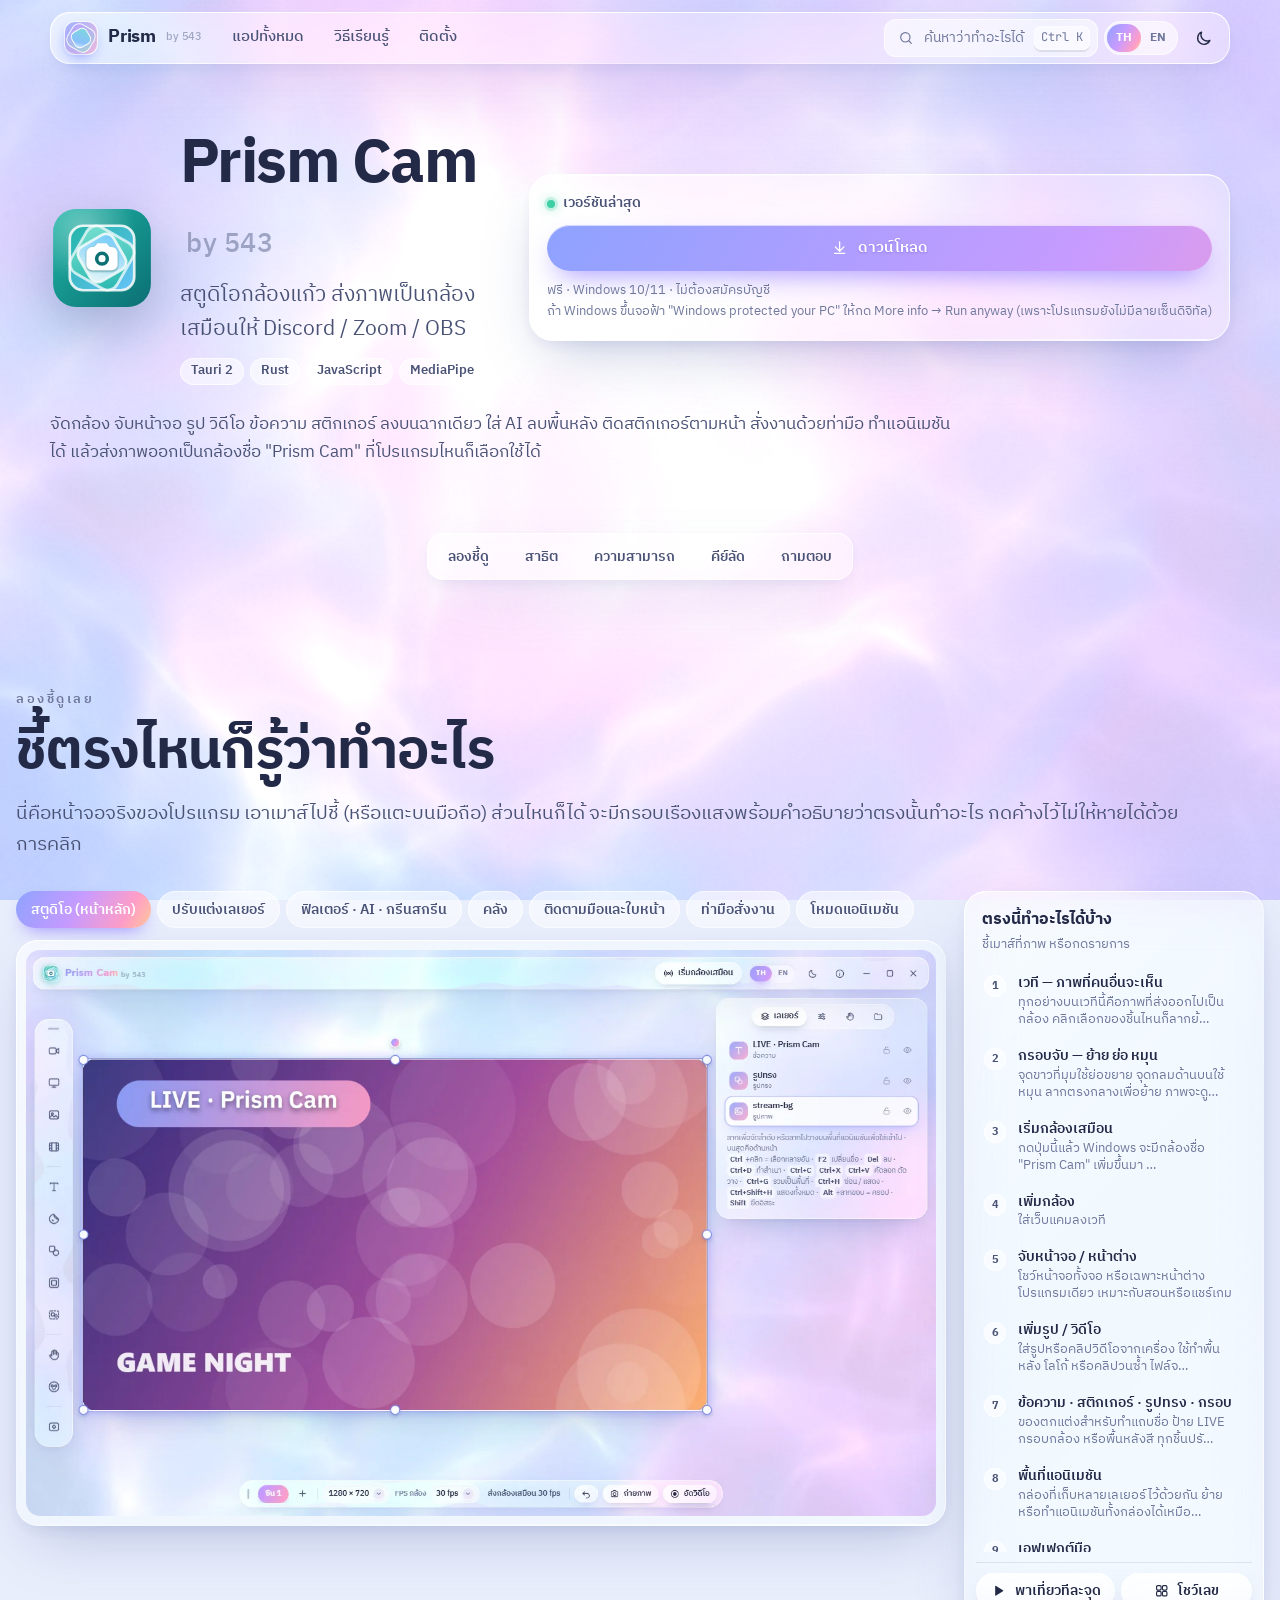
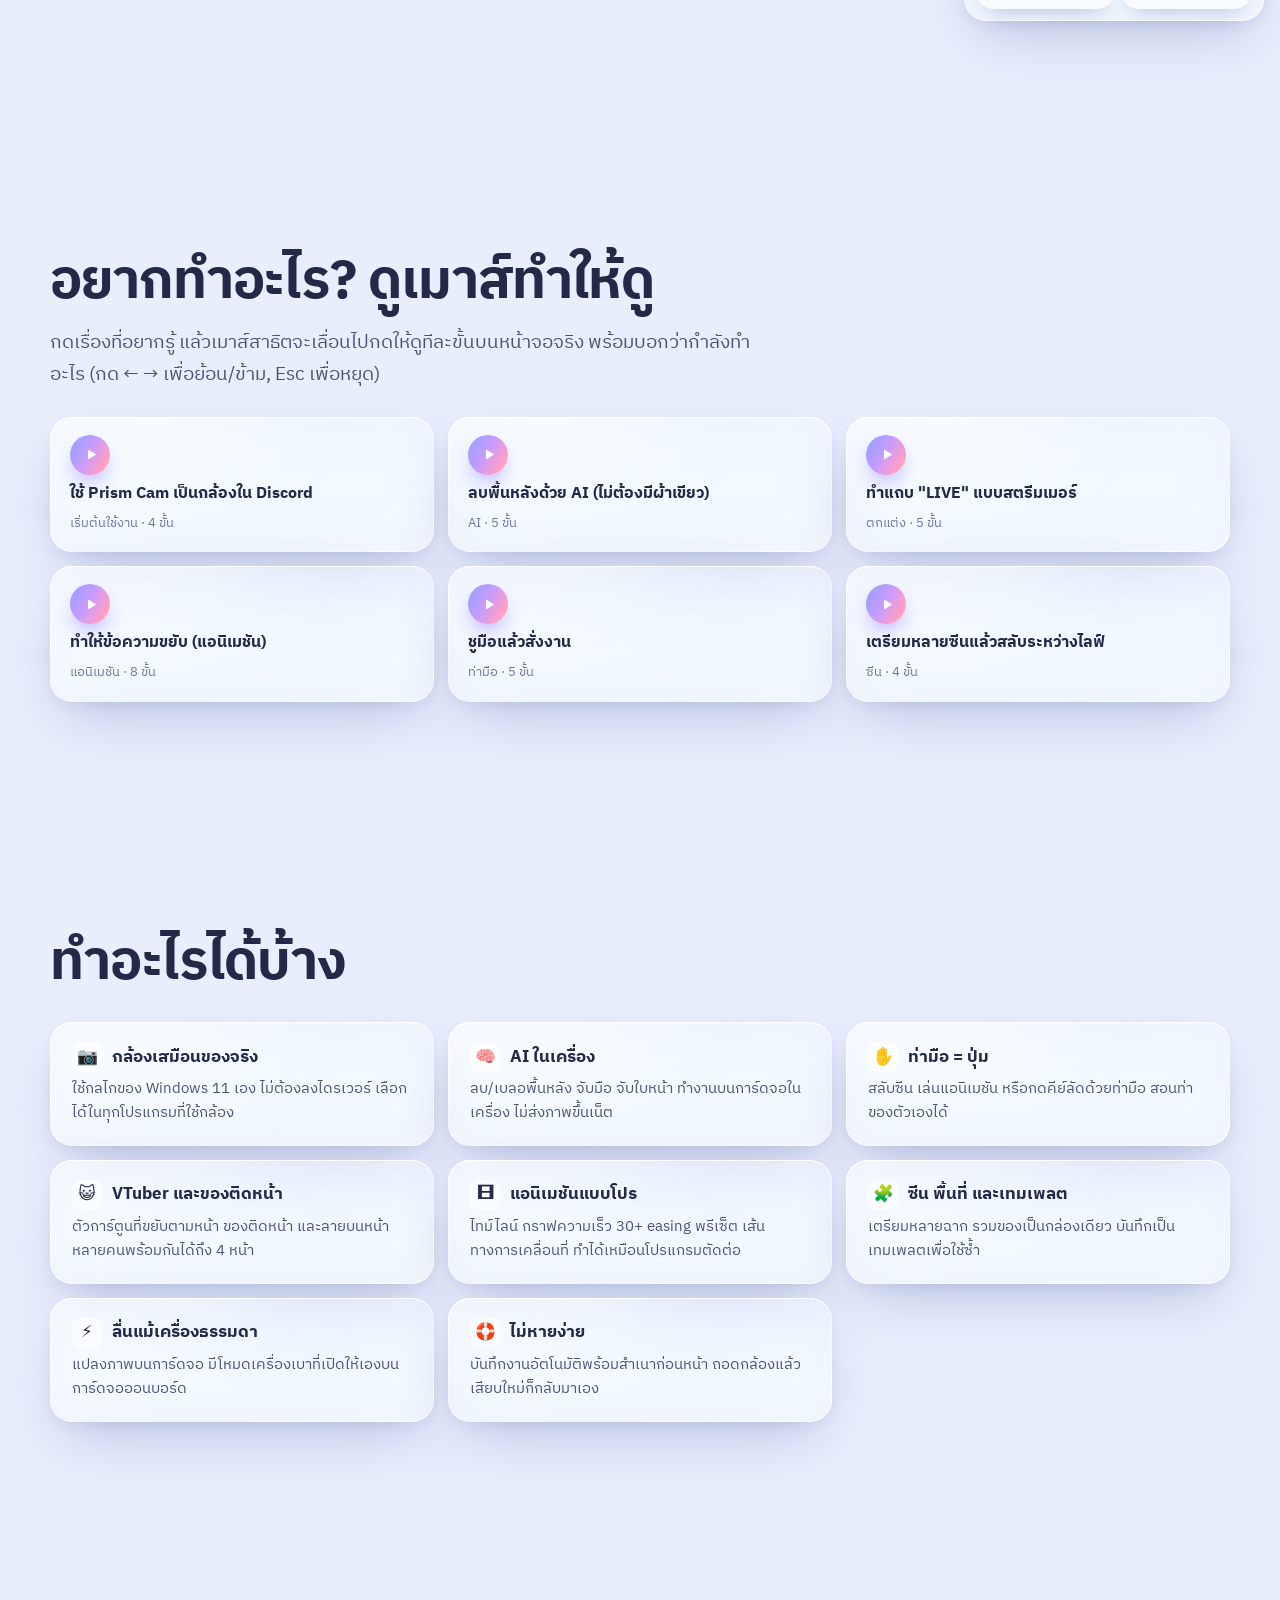
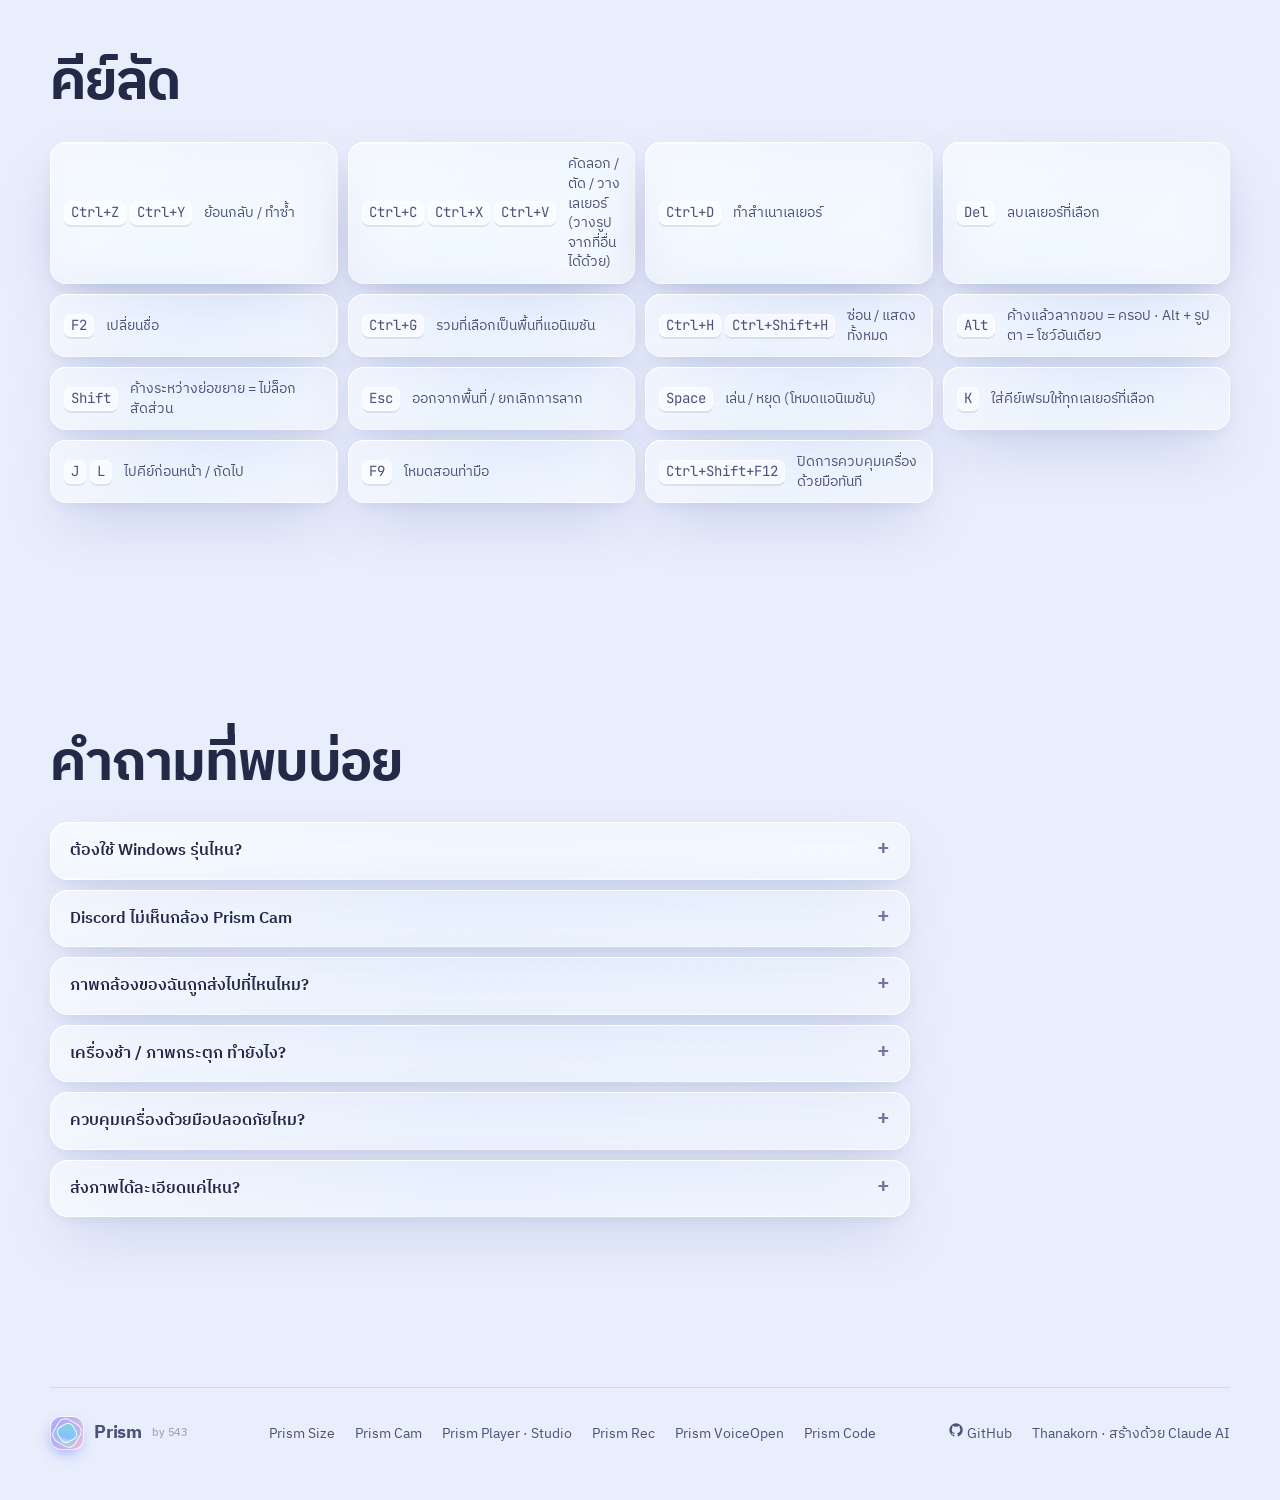
==== cam.html @ 857e3343 "Prism website: point-and-learn guides for every Prism app Co-Authored-By: Claude Opus 5.5 <noreply@a" ====
<!doctype html>
<html lang="th" data-theme="light">
<head>
<meta charset="utf-8">
<meta name="viewport" content="width=device-width, initial-scale=1, viewport-fit=cover">
<title>Prism Cam · Prism</title>
<meta name="description" content="สตูดิโอกล้องแก้ว + กล้องเสมือน — คู่มือแบบชี้แล้วรู้ + ดาวน์โหลด">
<link rel="icon" href="img/logos/cam.svg">
<link rel="preconnect" href="https://fonts.googleapis.com"><link rel="preconnect" href="https://fonts.gstatic.com" crossorigin>
<link href="https://fonts.googleapis.com/css2?family=IBM+Plex+Sans+Thai:wght@400;500;600;700&family=JetBrains+Mono:wght@500;700&display=swap" rel="stylesheet">
<link rel="stylesheet" href="css/site.css">
<script>try{document.documentElement.dataset.theme=localStorage.getItem('prism.theme')||(matchMedia('(prefers-color-scheme: dark)').matches?'dark':'light')}catch(e){}</script>
</head>
<body data-app="cam">
<canvas id="bg" aria-hidden="true"></canvas>
<div class="page">
  <header id="nav"></header>
  <main id="main"></main>
  <footer id="foot"></footer>
</div>
<script defer src="data/apps.js"></script>
<script defer src="data/guide/size.js"></script>
<script defer src="data/guide/cam.js"></script>
<script defer src="data/guide/media.js"></script>
<script defer src="data/guide/rec.js"></script>
<script defer src="data/guide/voiceopen.js"></script>
<script defer src="data/guide/code.js"></script>
<script defer src="data/shots/cam.js"></script>
<script defer src="js/bg.js"></script>
<script defer src="js/core.js"></script>
<script defer src="js/guide.js"></script>
<script defer src="js/app-page.js"></script>
<script defer src="js/footer.js"></script>
</body>
</html>
---- css/site.css ----
/* Prism — website. Prism Glass theme (same tokens as the apps), light + dark. */
:root {
  --ink: #232a47; --ink-2: #4a5376; --ink-3: #6f789c;
  --line: rgba(255, 255, 255, .62);
  --hair: rgba(35, 42, 71, .1);
  --glass: linear-gradient(135deg, rgba(255, 255, 255, .46), rgba(255, 255, 255, .14) 48%, rgba(255, 255, 255, .26));
  --glass-strong: linear-gradient(135deg, rgba(255, 255, 255, .86), rgba(255, 255, 255, .6) 50%, rgba(255, 255, 255, .72));
  --fill: rgba(255, 255, 255, .55);
  --shadow: 0 24px 60px -18px rgba(86, 104, 168, .38), 0 6px 18px -8px rgba(86, 104, 168, .22);
  --accent: #7c8cff; --accent-2: #ff9ec7; --accent-3: #7fe3d0;
  --grad: linear-gradient(120deg, #8ea2ff, #c79bff 45%, #ff9ec7 80%, #ffc79a);
  --grad-deep: linear-gradient(120deg, #5b6cff, #9b6bff 45%, #ff5fa2 80%, #ff9a52);
  --ok: #3fcfa4; --warn: #ffb85c;
  --ease: cubic-bezier(.22, 1, .36, 1); --spring: cubic-bezier(.34, 1.56, .64, 1);
  --font: "IBM Plex Sans Thai", "Noto Sans Thai", "Segoe UI Variable Display", "Segoe UI", system-ui, sans-serif;
  --mono: "JetBrains Mono", ui-monospace, Consolas, monospace;
  --page: 1180px;
  color-scheme: light;
}
html[data-theme="dark"] {
  --ink: #eef1ff; --ink-2: #b6bfe6; --ink-3: #8f99c6;
  --line: rgba(255, 255, 255, .16);
  --hair: rgba(255, 255, 255, .1);
  --glass: linear-gradient(135deg, rgba(120, 135, 220, .22), rgba(120, 135, 220, .07) 48%, rgba(120, 135, 220, .15));
  --glass-strong: linear-gradient(135deg, rgba(40, 46, 90, .94), rgba(28, 33, 70, .9) 50%, rgba(34, 40, 82, .92));
  --fill: rgba(255, 255, 255, .08);
  --shadow: 0 24px 60px -18px rgba(0, 0, 0, .7), 0 6px 18px -8px rgba(0, 0, 0, .5);
  --grad-deep: var(--grad);
  color-scheme: dark;
}

* { box-sizing: border-box; }
html { scroll-behavior: smooth; scroll-padding-top: 96px; overflow-x: clip; }
body {
  margin: 0; font-family: var(--font); color: var(--ink); background: #e9eefc; font-size: 15.5px; line-height: 1.65;
  -webkit-font-smoothing: antialiased; overflow-x: clip;
}
html[data-theme="dark"] body { background: #0b0f24; }
a { color: inherit; }
img { max-width: 100%; }
button { font: inherit; color: inherit; }
::selection { background: rgba(160, 140, 255, .35); }
:focus-visible { outline: 2px solid rgba(124, 140, 255, .9); outline-offset: 3px; border-radius: 8px; }

#bg { position: fixed; inset: 0; width: 100%; height: 100%; z-index: 0; display: block; }
.page { position: relative; z-index: 1; }
.wrap { width: min(var(--page), 100% - 32px); margin-inline: auto; }

/* ------------------------------------------------------------- glass */
.glass {
  position: relative; isolation: isolate;
  background: var(--glass);
  -webkit-backdrop-filter: blur(24px) saturate(170%) brightness(1.04); backdrop-filter: blur(24px) saturate(170%) brightness(1.04);
  box-shadow: var(--shadow), inset 0 1px 0 rgba(255, 255, 255, .95), inset 0 -1px 0 rgba(255, 255, 255, .28), inset 0 0 22px rgba(255, 255, 255, .12);
}
html[data-theme="dark"] .glass { box-shadow: var(--shadow), inset 0 1px 0 rgba(255, 255, 255, .2), inset 0 -1px 0 rgba(255, 255, 255, .05); }
.glass::before {
  content: ""; position: absolute; inset: 0; border-radius: inherit; padding: 1.2px; pointer-events: none;
  background: linear-gradient(135deg, #fff, rgba(255, 255, 255, .25) 30%, rgba(255, 255, 255, .08) 55%, rgba(255, 255, 255, .85));
  -webkit-mask: linear-gradient(#000 0 0) content-box, linear-gradient(#000 0 0); -webkit-mask-composite: xor;
  mask: linear-gradient(#000 0 0) content-box exclude, linear-gradient(#000 0 0);
}
html[data-theme="dark"] .glass::before { opacity: .3; }
.glass.lit::after {
  content: ""; position: absolute; inset: 0; z-index: -1; border-radius: inherit; pointer-events: none;
  background: radial-gradient(circle at var(--mx, 30%) var(--my, -20%), rgba(255, 255, 255, .7), transparent 55%);
  opacity: .55; transition: opacity .4s;
}
html[data-theme="dark"] .glass.lit::after { background: radial-gradient(circle at var(--mx, 30%) var(--my, -20%), rgba(190, 200, 255, .2), transparent 55%); }
.glass.lit:hover::after { opacity: 1; }

.grad-text { background: var(--grad-deep); -webkit-background-clip: text; background-clip: text; color: transparent; padding-block: .06em; }

/* ------------------------------------------------------------- buttons */
.btn {
  display: inline-flex; align-items: center; gap: 9px; padding: 11px 22px; border-radius: 999px; border: 0; cursor: pointer;
  font-weight: 600; font-size: 15px; text-decoration: none; white-space: nowrap;
  color: var(--ink); background: linear-gradient(180deg, rgba(255, 255, 255, .92), rgba(255, 255, 255, .5));
  box-shadow: inset 0 1px 0 #fff, 0 8px 22px -10px rgba(86, 104, 168, .55);
  transition: transform .45s var(--spring), box-shadow .3s, filter .3s;
}
.btn:hover { transform: translateY(-2px) scale(1.03); }
.btn:active { transform: scale(.97); }
html[data-theme="dark"] .btn { background: linear-gradient(180deg, rgba(255, 255, 255, .16), rgba(255, 255, 255, .06)); box-shadow: inset 0 1px 0 rgba(255, 255, 255, .25), 0 8px 22px -10px rgba(0, 0, 0, .6); }
.btn.primary {
  color: #fff; background: var(--grad); background-size: 180% 100%; animation: sheen 6s ease-in-out infinite;
  text-shadow: 0 1px 2px rgba(110, 80, 200, .45);
  box-shadow: inset 0 1px 0 rgba(255, 255, 255, .6), 0 12px 28px -10px rgba(140, 120, 255, .85);
}
.btn.primary:hover { box-shadow: inset 0 1px 0 rgba(255, 255, 255, .6), 0 18px 36px -12px rgba(140, 120, 255, .95); }
.btn.big { padding: 15px 28px; font-size: 16.5px; }
.btn.small { padding: 7px 14px; font-size: 13.5px; }
.btn[disabled] { opacity: .55; cursor: default; transform: none; }
@keyframes sheen { 50% { background-position: 100% 0; } }
.icon { width: 1.15em; height: 1.15em; flex-shrink: 0; }
.icon-btn {
  width: 38px; height: 38px; border-radius: 12px; border: 0; background: transparent; display: grid; place-items: center; cursor: pointer;
  transition: background .25s, transform .4s var(--spring);
}
.icon-btn:hover { background: var(--fill); transform: scale(1.1); }
.icon-btn svg { width: 19px; height: 19px; }

.chip { display: inline-flex; align-items: center; gap: 6px; padding: 3px 11px; border-radius: 999px; font-size: 12.5px; font-weight: 600; color: var(--ink-2); background: var(--fill); box-shadow: inset 0 0 0 1px var(--line); }
.chips { display: flex; flex-wrap: wrap; gap: 6px; }
.kbd { font-family: var(--mono); font-size: 12px; padding: 2px 7px; border-radius: 7px; background: var(--fill); box-shadow: inset 0 0 0 1px var(--line), 0 2px 0 var(--hair); white-space: nowrap; }
.dot { width: 8px; height: 8px; border-radius: 50%; flex-shrink: 0; background: var(--ok); box-shadow: 0 0 0 3px rgba(63, 207, 164, .2), 0 0 12px rgba(63, 207, 164, .8); animation: pulse 2.4s ease-in-out infinite; }
.dot.wip { background: var(--warn); box-shadow: 0 0 0 3px rgba(255, 184, 92, .2), 0 0 12px rgba(255, 184, 92, .8); }
@keyframes pulse { 50% { transform: scale(.75); opacity: .7; } }

/* ------------------------------------------------------------- logo mark */
.mark { display: inline-block; position: relative; width: 34px; height: 34px; flex-shrink: 0; animation: spin 14s linear infinite; }
.mark i { position: absolute; inset: 0; border-radius: 32%; border: 1.4px solid rgba(255, 255, 255, .9); background: linear-gradient(135deg, rgba(142, 162, 255, .8), rgba(255, 158, 199, .6)); box-shadow: 0 6px 16px -6px rgba(124, 140, 255, .8); }
.mark i:nth-child(2) { inset: 4px; transform: rotate(30deg); background: linear-gradient(135deg, rgba(199, 155, 255, .75), rgba(127, 227, 208, .6)); }
/* centre square: aqua-blue (the original Prism icon colour) */
.mark i:nth-child(3) { inset: 8px; transform: rotate(60deg); background: linear-gradient(135deg, rgba(120, 220, 214, .92), rgba(132, 192, 255, .9) 70%, rgba(220, 240, 255, .95)); }
@keyframes spin { to { transform: rotate(1turn); } }

/* ------------------------------------------------------------- nav */
.nav {
  position: fixed; z-index: 30; top: 12px; left: 50%; transform: translateX(-50%); width: min(var(--page), 100% - 24px);
  display: flex; align-items: center; gap: 6px; padding: 7px 8px 7px 14px; border-radius: 20px;
}
.brand { display: flex; align-items: center; gap: 10px; text-decoration: none; font-weight: 700; font-size: 18px; letter-spacing: -.01em; margin-right: 10px; }
.brand small { font-weight: 500; font-size: 10.5px; color: var(--ink-3); opacity: .6; transition: opacity .3s; }
.brand:hover small { opacity: 1; }
.nav-links { display: flex; gap: 2px; position: relative; }
.nav-links a { position: relative; z-index: 1; padding: 7px 14px; border-radius: 12px; text-decoration: none; font-size: 14.5px; font-weight: 500; color: var(--ink-2); transition: color .25s; }
.nav-links a:hover, .nav-links a.on { color: var(--ink); }
.nav-links .pill { position: absolute; top: 0; bottom: 0; left: 0; width: 0; border-radius: 12px; background: var(--fill); box-shadow: inset 0 1px 0 rgba(255, 255, 255, .8); opacity: 0; transition: transform .5s var(--spring), width .5s var(--spring), opacity .3s; }
.nav-fill { flex: 1; }
.search-btn {
  display: flex; align-items: center; gap: 10px; padding: 7px 8px 7px 14px; border-radius: 12px; border: 0; cursor: pointer;
  background: var(--fill); color: var(--ink-3); font-size: 14px; box-shadow: inset 0 0 0 1px var(--line); transition: background .25s, color .25s;
}
.search-btn:hover { color: var(--ink); }
.search-btn svg { width: 16px; height: 16px; }
.lang {
  position: relative; display: flex; border-radius: 999px; padding: 3px; background: var(--fill); box-shadow: inset 0 0 0 1px var(--line);
}
.lang button { position: relative; z-index: 1; border: 0; background: none; font-size: 12px; font-weight: 700; padding: 4px 9px; cursor: pointer; color: var(--ink-3); transition: color .3s; }
.lang button.on { color: #fff; }
.lang i { position: absolute; top: 3px; bottom: 3px; left: 3px; width: calc(50% - 3px); border-radius: 999px; background: var(--grad); transition: transform .5s var(--spring); }
.lang[data-lang="en"] i { transform: translateX(100%); }
.menu-btn { display: none; }

/* ------------------------------------------------------------- sections */
section { position: relative; padding: 110px 0; }
.eyebrow { font-size: 12.5px; letter-spacing: .2em; text-transform: uppercase; font-weight: 600; color: var(--ink-3); }
h1, h2, h3 { margin: 0; line-height: 1.15; font-weight: 700; }
h2.title { font-size: clamp(2rem, 4.4vw, 3.4rem); letter-spacing: -.02em; margin: 10px 0 14px; }
.lead { font-size: clamp(1.02rem, 1.6vw, 1.2rem); color: var(--ink-2); max-width: 720px; margin: 0; }
.center { text-align: center; } .center .lead { margin-inline: auto; }

/* reveal on scroll */
.js .rv { opacity: 0; transform: translateY(26px); transition: opacity .9s var(--ease), transform .9s var(--ease); transition-delay: calc(var(--i, 0) * 70ms); }
.js .rv.in { opacity: 1; transform: none; }

/* ------------------------------------------------------------- home hero */
.hero { min-height: 100vh; display: grid; align-items: center; padding: 120px 0 70px; }
.hero-grid { display: grid; grid-template-columns: 1.05fr 1fr; gap: 40px; align-items: center; }
.hero h1 { font-size: clamp(2.6rem, 6.2vw, 5.4rem); letter-spacing: -.035em; line-height: 1.02; }
.hero h1 .grad-text { display: inline-block; white-space: nowrap; }
.hero .lead { margin-top: 22px; }
.hero-cta { display: flex; flex-wrap: wrap; gap: 12px; margin-top: 32px; }
.hero-facts { display: flex; flex-wrap: wrap; gap: 22px; margin-top: 40px; color: var(--ink-2); font-size: 14px; }
.hero-facts b { display: block; font-size: 1.6rem; color: var(--ink); line-height: 1.1; font-variant-numeric: tabular-nums; }

/* orbit of app logos — flat (2D) solar system: every app has its own ring, Player + Studio circle each other.
   js/home.js builds the rings; --r = ring radius as a share of the orbit width, --p = where the planet is (for its trail). */
.orbit { position: relative; aspect-ratio: 1; width: min(600px, 100%); margin-inline: auto; --pl: 9.6%; --ring: rgba(80, 92, 190, .16); }
:root[data-theme="dark"] .orbit { --ring: rgba(255, 255, 255, .13); }
.orbit .ring {
  position: absolute; left: 50%; top: 50%; width: calc(var(--r) * 200%); aspect-ratio: 1; border-radius: 50%;
  border: 1px solid var(--ring); pointer-events: none; transition: border-color .5s, box-shadow .5s;
}
/* comet trail: a bright arc that fades out behind the planet, in the app's colour */
.orbit .ring::before {
  content: ""; position: absolute; inset: -2px; border-radius: 50%; opacity: .85; transition: opacity .5s;
  background: conic-gradient(from calc(var(--p, 0deg) - 110deg), transparent 0deg, var(--c) 110deg, transparent 110.4deg);
  -webkit-mask: radial-gradient(farthest-side, transparent calc(100% - 3px), #000 calc(100% - 2.5px));
  mask: radial-gradient(farthest-side, transparent calc(100% - 3px), #000 calc(100% - 2.5px));
}
.orbit .ring.on { border-color: color-mix(in srgb, var(--c) 55%, transparent); box-shadow: 0 0 26px -6px var(--c), inset 0 0 26px -10px var(--c); }
.orbit .ring.on::before { opacity: 1; }
.orbit .ring.dash { border-style: dashed; }
/* Player ⇄ Studio: their own little shared orbit */
.orbit .pair-ring { position: absolute; left: 50%; top: 50%; width: calc(var(--pr) * 200%); aspect-ratio: 1; border-radius: 50%; border: 1.5px dashed color-mix(in srgb, var(--c) 85%, transparent); box-shadow: 0 0 14px -4px var(--c); pointer-events: none; }
.orbit .pair-link { position: absolute; left: 50%; top: 50%; height: 2px; border-radius: 2px; transform-origin: 0 50%; pointer-events: none;
  background: linear-gradient(90deg, transparent, var(--c) 30%, #fff 50%, var(--c) 70%, transparent); opacity: .85; }
.orbit .dust { position: absolute; width: 3px; height: 3px; border-radius: 50%; background: #fff; box-shadow: 0 0 6px 1px rgba(180, 200, 255, .9); opacity: 0; animation: twinkle 4.5s ease-in-out infinite; pointer-events: none; }
:root[data-theme="light"] .orbit .dust { background: #8ea2ff; box-shadow: 0 0 6px 1px rgba(142, 162, 255, .8); }
@keyframes twinkle { 0%, 100% { opacity: 0; transform: scale(.4); } 50% { opacity: .9; transform: scale(1); } }
.orbit-sun { position: absolute; left: 50%; top: 50%; width: 18%; aspect-ratio: 1; transform: translate(-50%, -50%); z-index: 2; }
.orbit-sun .mark { display: block; width: 100%; height: 100%; animation-duration: 22s; }
.orbit-sun .mark i { border-width: 2.5px; }
.orbit-sun::after { content: ""; position: absolute; inset: -55%; z-index: -1; border-radius: 50%; background: radial-gradient(circle, rgba(140, 190, 255, .6), rgba(200, 170, 255, .25) 40%, transparent 68%); filter: blur(10px); animation: sunPulse 5s ease-in-out infinite; }
/* the "prism" halo: a slowly turning ring of split light */
.orbit-sun::before { content: ""; position: absolute; inset: -22%; z-index: -1; border-radius: 50%; animation: spin 18s linear infinite reverse;
  background: conic-gradient(#8ea2ff, #c79bff, #ff9ec7, #7fe3d0, #6cb6ff, #8ea2ff);
  -webkit-mask: radial-gradient(closest-side, transparent 78%, #000 80%, #000 86%, transparent 100%); mask: radial-gradient(closest-side, transparent 78%, #000 80%, #000 86%, transparent 100%);
  filter: blur(3px); opacity: .75; }
@keyframes sunPulse { 0%, 100% { transform: scale(1); opacity: .85; } 50% { transform: scale(1.1); opacity: 1; } }
.planet {
  position: absolute; left: 50%; top: 50%; width: var(--pl); aspect-ratio: 1; margin: calc(var(--pl) / -2) 0 0 calc(var(--pl) / -2); border-radius: 24%;
  text-decoration: none; will-change: transform; z-index: 3;
}
.planet.small { width: calc(var(--pl) * .82); margin: calc(var(--pl) * -.41) 0 0 calc(var(--pl) * -.41); }
.planet:hover { z-index: 9; }
.planet img { width: 100%; height: 100%; display: block; filter: drop-shadow(0 8px 14px rgba(40, 50, 110, .35)) drop-shadow(0 0 10px color-mix(in srgb, var(--c) 55%, transparent)); transition: transform .5s var(--spring); }
.planet:hover img { transform: scale(1.22) rotate(-6deg); }
.planet span {
  position: absolute; left: 50%; top: 104%; transform: translateX(-50%); white-space: nowrap; font-size: 12.5px; font-weight: 600;
  padding: 2px 10px; border-radius: 999px; background: var(--glass-strong); box-shadow: var(--shadow); opacity: 0; transition: opacity .3s, transform .4s var(--spring);
}
.planet:hover span { opacity: 1; transform: translateX(-50%) translateY(4px); }

/* ------------------------------------------------------------- app cards */
.apps { display: grid; grid-template-columns: repeat(3, 1fr); gap: 18px; margin-top: 46px; }
.app-card {
  display: flex; flex-direction: column; gap: 12px; padding: 24px; border-radius: 28px; text-decoration: none;
  transition: transform .6s var(--spring), box-shadow .45s var(--ease);
}
.app-card:hover { transform: translateY(-6px); box-shadow: 0 34px 70px -28px var(--c), inset 0 1px 0 rgba(255, 255, 255, .95); }
.app-card .logos { display: flex; }
.app-card .logos img { width: 58px; height: 58px; filter: drop-shadow(0 10px 16px rgba(40, 50, 110, .28)); transition: transform .6s var(--spring); }
.app-card .logos img + img { margin-left: -18px; }
.app-card:hover .logos img { transform: rotate(-8deg) scale(1.08); }
.app-card:hover .logos img + img { transform: rotate(8deg) scale(1.08) translateX(8px); }
.app-card h3 { font-size: 1.32rem; margin-top: 4px; }
.app-card h3 small, .app-hero h1 small { font-size: .45em; font-weight: 500; color: var(--ink-3); opacity: .6; margin-left: 6px; letter-spacing: .02em; }
.app-card p { margin: 0; color: var(--ink-2); font-size: 14.5px; }
.app-card .foot { margin-top: auto; padding-top: 8px; display: flex; align-items: center; gap: 9px; font-size: 13.5px; font-weight: 600; color: var(--ink-2); }
.app-card .go { margin-left: auto; display: inline-flex; align-items: center; gap: 6px; color: var(--ink); transition: gap .4s var(--spring); }
.app-card:hover .go { gap: 11px; }

/* ------------------------------------------------------------- try-it teaser */
.teaser { display: grid; grid-template-columns: .85fr 1.15fr; gap: 44px; align-items: center; }
.steps-list { list-style: none; padding: 0; margin: 26px 0 0; display: grid; gap: 14px; }
.steps-list li { display: grid; grid-template-columns: 38px 1fr; gap: 14px; align-items: start; }
.steps-list .n { width: 38px; height: 38px; border-radius: 12px; display: grid; place-items: center; font-weight: 700; color: #fff; background: var(--grad); box-shadow: 0 8px 18px -8px rgba(140, 120, 255, .9); }
.steps-list b { display: block; }
.steps-list span { color: var(--ink-2); font-size: 14.5px; }

.explorer-mini.explorer { grid-template-columns: 1fr; margin-top: 0; }
.explorer-mini .side { display: none; }
.mini-actions { display: flex; flex-wrap: wrap; gap: 10px; margin-top: 16px; }

/* ------------------------------------------------------------- install how-to */
.install { display: grid; grid-template-columns: repeat(3, 1fr); gap: 18px; margin-top: 40px; }
.install .glass { padding: 26px; border-radius: 26px; }
.install .num { font-family: var(--mono); font-size: 13px; color: var(--ink-3); }
.install h3 { font-size: 1.15rem; margin: 8px 0 8px; }
.install p { margin: 0; color: var(--ink-2); font-size: 14.5px; }
.smartscreen {
  margin-top: 18px; border-radius: 14px; overflow: hidden; font-size: 12.5px; color: #fff; background: #1f5fbf; box-shadow: 0 14px 30px -14px rgba(31, 95, 191, .8);
}
.smartscreen .ss-body { padding: 14px 16px 12px; }
.smartscreen b { display: block; font-size: 15px; margin-bottom: 6px; font-weight: 600; }
.smartscreen u { text-decoration: none; border-bottom: 1px solid rgba(255, 255, 255, .8); position: relative; }
.smartscreen .ss-foot { display: flex; justify-content: flex-end; gap: 8px; padding: 10px 14px; background: rgba(0, 0, 0, .14); }
.smartscreen .ss-foot span { padding: 4px 14px; border: 1px solid rgba(255, 255, 255, .7); }
.smartscreen .hl { position: relative; }
.smartscreen .hl::after { content: ""; position: absolute; inset: -5px -8px; border-radius: 8px; border: 2px solid #ffd36b; box-shadow: 0 0 0 4px rgba(255, 211, 107, .35); animation: ring 1.8s var(--ease) infinite; }
@keyframes ring { 0% { opacity: 0; transform: scale(1.25); } 30% { opacity: 1; transform: scale(1); } 100% { opacity: 0; transform: scale(1); } }

/* ------------------------------------------------------------- footer */
footer { padding: 60px 0 50px; color: var(--ink-2); font-size: 14px; }
footer .wrap { display: flex; flex-wrap: wrap; gap: 18px 30px; align-items: center; justify-content: space-between; border-top: 1px solid var(--hair); padding-top: 28px; }
footer a { text-decoration: none; } footer a:hover { color: var(--ink); }
footer .links { display: flex; gap: 20px; flex-wrap: wrap; }

/* ------------------------------------------------------------- app page hero */
.app-hero { padding: 130px 0 40px; }
.app-hero-grid { display: grid; grid-template-columns: auto 1fr auto; gap: 26px; align-items: center; }
.app-hero .logos { display: flex; }
.app-hero .logos img { width: 104px; height: 104px; filter: drop-shadow(0 18px 28px rgba(40, 50, 110, .32)); }
.app-hero .logos img + img { margin-left: -30px; }
.app-hero h1 { font-size: clamp(2.3rem, 5vw, 3.8rem); letter-spacing: -.025em; }
.app-hero .tag { font-size: clamp(1.05rem, 1.8vw, 1.3rem); color: var(--ink-2); margin: 8px 0 12px; }
.dl-card { padding: 18px; border-radius: 24px; min-width: 300px; display: grid; gap: 10px; }
.dl-card .ver { display: flex; align-items: center; gap: 8px; font-size: 13.5px; color: var(--ink-2); font-weight: 600; }
.dl-card .ver b { color: var(--ink); }
.dl-card .row { display: flex; gap: 8px; }
.dl-card .row .btn { flex: 1; justify-content: center; }
.dl-card .note { font-size: 12.5px; color: var(--ink-3); margin: 0; }
.app-long { margin-top: 26px; max-width: 900px; color: var(--ink-2); font-size: 1.05rem; }

/* sub nav on app pages */
.subnav { scrollbar-width: none; position: sticky; top: 82px; z-index: 20; display: flex; gap: 4px; padding: 5px; border-radius: 16px; width: max-content; max-width: 100%; overflow-x: auto; margin: 10px auto 0; }
.subnav a { padding: 7px 16px; border-radius: 12px; text-decoration: none; font-size: 14px; font-weight: 600; color: var(--ink-2); white-space: nowrap; transition: background .25s, color .25s; }
.subnav a:hover { color: var(--ink); }
.subnav a.on { background: var(--fill); color: var(--ink); box-shadow: inset 0 1px 0 rgba(255, 255, 255, .7); }

/* ------------------------------------------------------------- GUIDE: explorer */
/* the guide gets more room than the text column: the bigger the real screen, the easier to read */
body[data-app] #learn .wrap { width: min(1460px, 100% - 32px); }
body[data-app] #learn .wrap > .eyebrow, body[data-app] #learn .wrap > .title, body[data-app] #learn .wrap > .lead { max-width: var(--page); }
.explorer { display: grid; grid-template-columns: 1fr 300px; gap: 18px; margin-top: 30px; align-items: start; }
.screens { display: flex; flex-wrap: wrap; gap: 6px; margin-bottom: 12px; }
.screens button { border: 0; cursor: pointer; padding: 7px 15px; border-radius: 999px; font-size: 14px; font-weight: 600; color: var(--ink-2); background: var(--fill); box-shadow: inset 0 0 0 1px var(--line); transition: transform .4s var(--spring), color .25s, background .25s; }
.screens button:hover { color: var(--ink); transform: translateY(-1px); }
.screens button.on { color: #fff; background: var(--grad); box-shadow: 0 8px 18px -8px rgba(140, 120, 255, .9); }

.stage-wrap { position: relative; }
.stage-frame { border-radius: 22px; padding: 10px; }
.zoomer { position: absolute; inset: 0; transform-origin: 0 0; transition: transform .7s var(--ease); }
.stage {
  position: relative; border-radius: 14px; overflow: hidden; aspect-ratio: var(--ar, 1480 / 920); background: rgba(255, 255, 255, .3);
  container-type: inline-size; user-select: none; -webkit-user-select: none; touch-action: manipulation;
}
.stage img.shot { position: absolute; inset: 0; width: 100%; height: 100%; display: block; transition: opacity .55s var(--ease), filter .55s var(--ease), transform .7s var(--ease); }
.stage img.shot.out { opacity: 0; filter: blur(6px); transform: scale(1.012); }
.stage .dim { position: absolute; inset: 0; pointer-events: none; background: rgba(20, 24, 50, 0); transition: background .4s var(--ease); }

.hot {
  position: absolute; border-radius: 10px; cursor: help; outline: none;
  transition: box-shadow .35s var(--ease), background .35s var(--ease);
}
/* idle hint: soft breathing corners so people know the picture is alive */
.stage.hint .hot::before {
  content: ""; position: absolute; inset: -2px; border-radius: inherit; pointer-events: none;
  background:
    linear-gradient(var(--hc) 0 0) top left / 10px 2px no-repeat, linear-gradient(var(--hc) 0 0) top left / 2px 10px no-repeat,
    linear-gradient(var(--hc) 0 0) bottom right / 10px 2px no-repeat, linear-gradient(var(--hc) 0 0) bottom right / 2px 10px no-repeat;
  --hc: rgba(140, 120, 255, .85); opacity: .0; animation: hint 3.2s var(--ease) infinite; animation-delay: calc(var(--i) * 120ms);
}
@keyframes hint { 0%, 100% { opacity: 0; } 40%, 60% { opacity: 1; } }
.hot.on {
  z-index: 3; background: rgba(255, 255, 255, .06);
  box-shadow: 0 0 0 2px #fff, 0 0 0 4.5px rgba(140, 120, 255, .95), 0 0 30px 6px rgba(160, 130, 255, .55), 0 0 0 9999px rgba(20, 24, 50, .3);
}
html[data-theme="dark"] .hot.on { box-shadow: 0 0 0 2px rgba(255, 255, 255, .9), 0 0 0 4.5px rgba(160, 140, 255, .95), 0 0 30px 6px rgba(160, 130, 255, .6), 0 0 0 9999px rgba(0, 0, 0, .45); }
.hot.on::after {
  content: ""; position: absolute; inset: 0; border-radius: inherit; pointer-events: none;
  background: linear-gradient(115deg, transparent 35%, rgba(255, 255, 255, .45) 50%, transparent 65%) 150% 0 / 250% 100% no-repeat;
  animation: hotSweep 1.2s var(--ease) both;
}
@keyframes hotSweep { to { background-position: -60% 0; } }
.hot .num {
  position: absolute; left: -9px; top: -9px; width: 20px; height: 20px; border-radius: 50%; display: grid; place-items: center;
  font-size: 11px; font-weight: 700; color: #fff; background: var(--grad); box-shadow: 0 4px 10px -3px rgba(120, 100, 255, .9);
  opacity: 0; transform: scale(.5); transition: opacity .3s, transform .4s var(--spring);
}
.stage.numbers .hot .num, .hot.on .num { opacity: 1; transform: scale(calc(1 / var(--z, 1))); transform-origin: 0 0; }

/* the explain box */
.callout {
  position: absolute; z-index: 10; width: min(330px, 80%); padding: 16px 18px 14px; border-radius: 18px; pointer-events: none;
  background: var(--glass-strong); -webkit-backdrop-filter: blur(18px) saturate(170%); backdrop-filter: blur(18px) saturate(170%);
  box-shadow: 0 26px 60px -18px rgba(40, 40, 110, .55), inset 0 1px 0 rgba(255, 255, 255, .95);
  opacity: 0; transform: translateY(8px) scale(.97); transition: opacity .28s var(--ease), transform .45s var(--spring), left .45s var(--ease), top .45s var(--ease);
}
html[data-theme="dark"] .callout { box-shadow: 0 26px 60px -18px rgba(0, 0, 0, .8), inset 0 1px 0 rgba(255, 255, 255, .15); }
.callout.show { opacity: 1; transform: none; }
.callout .k { font-size: 11.5px; letter-spacing: .14em; text-transform: uppercase; color: var(--ink-3); font-weight: 600; display: flex; gap: 8px; align-items: center; }
.callout .k i { font-style: normal; width: 18px; height: 18px; border-radius: 50%; display: grid; place-items: center; font-size: 10.5px; color: #fff; background: var(--grad); letter-spacing: 0; }
.callout h4 { margin: 4px 0 6px; font-size: 1.08rem; line-height: 1.3; }
.callout p { margin: 0; color: var(--ink-2); font-size: 14px; line-height: 1.6; }
.callout .tip { margin-top: 9px; padding: 8px 10px; border-radius: 11px; font-size: 13px; color: var(--ink-2); background: rgba(140, 120, 255, .1); box-shadow: inset 0 0 0 1px rgba(140, 120, 255, .18); }
.callout .tip b { color: var(--ink); }
.callout .keys { display: flex; flex-wrap: wrap; gap: 5px; margin-top: 9px; }

/* side list */
.side { padding: 16px 12px 12px; border-radius: 22px; position: sticky; top: 150px; max-height: calc(100vh - 170px); display: flex; flex-direction: column; }
.side h4 { margin: 0 6px 2px; font-size: 1rem; }
.side .hint-line { margin: 0 6px 10px; font-size: 12.5px; color: var(--ink-3); }
.side .list { overflow: auto; display: grid; gap: 2px; padding-right: 2px; scrollbar-width: thin; }
.side .item { display: grid; grid-template-columns: 24px 1fr; gap: 10px; align-items: start; padding: 8px 8px; border-radius: 12px; border: 0; text-align: left; background: none; cursor: pointer; transition: background .2s, transform .35s var(--spring); }
.side .item:hover, .side .item.on { background: var(--fill); }
.side .item.on { transform: translateX(3px); box-shadow: inset 0 1px 0 rgba(255, 255, 255, .7); }
.side .item i { font-style: normal; width: 22px; height: 22px; border-radius: 50%; display: grid; place-items: center; font-size: 11px; font-weight: 700; color: var(--ink-2); background: var(--fill); box-shadow: inset 0 0 0 1px var(--line); margin-top: 1px; }
.side .item.on i { color: #fff; background: var(--grad); box-shadow: none; }
.side .item b { display: block; font-size: 14px; font-weight: 600; line-height: 1.35; }
.side .item span { display: block; font-size: 12.5px; color: var(--ink-3); line-height: 1.4; margin-top: 1px; }
.side .tools { display: flex; gap: 6px; margin-top: 10px; padding-top: 10px; border-top: 1px solid var(--hair); }
.side .tools .btn { flex: 1; justify-content: center; }

/* ------------------------------------------------------------- demos ("อยากทำอะไร?") */
.demos { display: grid; grid-template-columns: repeat(3, 1fr); gap: 14px; margin-top: 26px; }
.demo-card { display: flex; flex-direction: column; gap: 8px; padding: 18px 20px; border-radius: 22px; border: 0; text-align: left; cursor: pointer; transition: transform .5s var(--spring); }
.demo-card:hover { transform: translateY(-4px); }
.demo-card .play { width: 40px; height: 40px; border-radius: 50%; display: grid; place-items: center; color: #fff; background: var(--grad); box-shadow: 0 10px 22px -8px rgba(140, 120, 255, .95); transition: transform .5s var(--spring); }
.demo-card:hover .play { transform: scale(1.12); }
.demo-card b { font-size: 1.02rem; line-height: 1.35; }
.demo-card span { font-size: 13px; color: var(--ink-3); }
.demo-card.done .play { background: linear-gradient(120deg, #3fcfa4, #7fe3d0); }

/* ghost cursor */
.ghost { position: absolute; z-index: 12; left: 0; top: 0; width: 26px; height: 26px; pointer-events: none; opacity: 0; transition: opacity .3s; filter: drop-shadow(0 4px 6px rgba(20, 20, 60, .45)); }
.ghost.show { opacity: 1; }
.ghost svg { width: 100%; height: 100%; transform-origin: 4px 3px; transition: transform .15s; }
.ghost.press svg { transform: scale(.82); }
.ripple { position: absolute; z-index: 11; width: 46px; height: 46px; margin: -23px 0 0 -23px; border-radius: 50%; pointer-events: none; border: 2.5px solid rgba(160, 130, 255, .95); animation: ripple .7s var(--ease) forwards; }
@keyframes ripple { from { transform: scale(.2); opacity: 1; } to { transform: scale(1.6); opacity: 0; } }
.key-pop { position: absolute; z-index: 12; pointer-events: none; padding: 6px 12px; border-radius: 11px; font-family: var(--mono); font-weight: 700; font-size: 15px; background: var(--glass-strong); box-shadow: var(--shadow); animation: keypop 1.1s var(--ease) forwards; }
@keyframes keypop { 0% { opacity: 0; transform: translate(-50%, 10px) scale(.8); } 20% { opacity: 1; transform: translate(-50%, 0) scale(1); } 80% { opacity: 1; } 100% { opacity: 0; transform: translate(-50%, -8px); } }

.demo-bar {
  position: absolute; z-index: 14; left: 50%; bottom: 14px; transform: translate(-50%, 20px); width: min(640px, 94%);
  display: grid; grid-template-columns: auto 1fr auto; gap: 12px; align-items: center; padding: 10px 12px 10px 14px; border-radius: 18px;
  background: var(--glass-strong); -webkit-backdrop-filter: blur(18px); backdrop-filter: blur(18px); box-shadow: 0 20px 50px -16px rgba(30, 30, 90, .6), inset 0 1px 0 rgba(255, 255, 255, .9);
  opacity: 0; pointer-events: none; transition: opacity .35s var(--ease), transform .5s var(--spring);
}
html[data-theme="dark"] .demo-bar { box-shadow: 0 20px 50px -16px rgba(0, 0, 0, .8), inset 0 1px 0 rgba(255, 255, 255, .14); }
.demo-bar.show { opacity: 1; pointer-events: auto; transform: translate(-50%, 0); }
.demo-bar .say b { display: block; font-size: 12px; letter-spacing: .12em; text-transform: uppercase; color: var(--ink-3); }
.demo-bar .say span { display: block; font-size: 14.5px; line-height: 1.45; }
.demo-bar .ctl { display: flex; gap: 4px; }
.demo-bar .prog { grid-column: 1 / -1; height: 3px; border-radius: 3px; background: var(--hair); overflow: hidden; }
.demo-bar .prog i { display: block; height: 100%; width: 0; background: var(--grad); transition: width .5s var(--ease); }
.demo-bar .step-n { font-family: var(--mono); font-size: 12px; color: var(--ink-3); white-space: nowrap; }

/* ------------------------------------------------------------- keys + faq + features */
.keys-grid { display: grid; grid-template-columns: repeat(auto-fill, minmax(260px, 1fr)); gap: 10px; margin-top: 28px; }
.key-row { display: flex; align-items: center; gap: 12px; padding: 12px 14px; border-radius: 16px; }
.key-row .kk { display: flex; gap: 4px; flex-shrink: 0; }
.key-row span { font-size: 14px; color: var(--ink-2); line-height: 1.4; }
.faq { margin-top: 26px; display: grid; gap: 10px; max-width: 860px; }
.faq details { border-radius: 18px; padding: 0; }
.faq summary { list-style: none; cursor: pointer; padding: 16px 20px; font-weight: 600; display: flex; justify-content: space-between; gap: 14px; }
.faq summary::-webkit-details-marker { display: none; }
.faq summary::after { content: "+"; font-size: 1.3rem; line-height: 1; color: var(--ink-3); transition: transform .4s var(--spring); }
.faq details[open] summary::after { transform: rotate(45deg); }
.faq details p { margin: 0; padding: 0 20px 18px; color: var(--ink-2); }
.feat-grid { display: grid; grid-template-columns: repeat(auto-fill, minmax(300px, 1fr)); gap: 14px; margin-top: 28px; }
.feat { padding: 20px 22px; border-radius: 22px; }
.feat h3 { font-size: 1.05rem; margin-bottom: 6px; display: flex; align-items: center; gap: 10px; }
.feat h3 i { font-style: normal; width: 30px; height: 30px; border-radius: 10px; display: grid; place-items: center; background: var(--fill); box-shadow: inset 0 0 0 1px var(--line); }
.feat p { margin: 0; color: var(--ink-2); font-size: 14.5px; }

/* ------------------------------------------------------------- Ctrl+K palette */
.palette-wrap { position: fixed; inset: 0; z-index: 100; display: none; place-items: start center; padding: 12vh 16px 16px; background: rgba(210, 220, 245, .35); -webkit-backdrop-filter: blur(10px); backdrop-filter: blur(10px); }
html[data-theme="dark"] .palette-wrap { background: rgba(5, 8, 25, .55); }
.palette-wrap.show { display: grid; animation: fadeIn .2s; }
@keyframes fadeIn { from { opacity: 0; } }
.palette { width: min(680px, 100%); border-radius: 24px; padding: 10px; background: var(--glass-strong); box-shadow: 0 40px 90px -20px rgba(30, 30, 90, .55), inset 0 1px 0 rgba(255, 255, 255, .9); animation: pop .45s var(--spring); }
html[data-theme="dark"] .palette { box-shadow: 0 40px 90px -20px rgba(0, 0, 0, .85), inset 0 1px 0 rgba(255, 255, 255, .12); }
@keyframes pop { from { transform: translateY(14px) scale(.96); opacity: 0; } }
.palette .in { display: flex; align-items: center; gap: 10px; padding: 6px 10px 10px; border-bottom: 1px solid var(--hair); }
.palette .in svg { width: 20px; height: 20px; color: var(--ink-3); }
.palette input { flex: 1; border: 0; outline: 0; background: none; font: inherit; font-size: 17px; color: var(--ink); padding: 8px 0; }
.palette input::placeholder { color: var(--ink-3); }
.palette .res { max-height: 52vh; overflow: auto; padding: 8px 2px 2px; display: grid; gap: 2px; }
.palette .r { display: grid; grid-template-columns: 34px 1fr auto; gap: 12px; align-items: center; padding: 9px 10px; border-radius: 14px; cursor: pointer; text-decoration: none; }
.palette .r img { width: 32px; height: 32px; }
.palette .r b { display: block; font-size: 14.5px; font-weight: 600; }
.palette .r span { display: block; font-size: 12.5px; color: var(--ink-3); line-height: 1.4; }
.palette .r small { font-size: 11.5px; color: var(--ink-3); font-weight: 600; padding: 2px 8px; border-radius: 999px; background: var(--fill); }
.palette .r.sel { background: rgba(140, 120, 255, .14); box-shadow: inset 0 0 0 1px rgba(140, 120, 255, .25); }
.palette mark { background: none; color: inherit; box-shadow: inset 0 -.45em rgba(255, 158, 199, .45); }
.palette .empty { padding: 26px; text-align: center; color: var(--ink-3); }
.palette .foot { display: flex; gap: 14px; padding: 8px 12px 2px; font-size: 12px; color: var(--ink-3); border-top: 1px solid var(--hair); margin-top: 6px; }

/* toast */
.toast { position: fixed; z-index: 120; left: 50%; bottom: 24px; transform: translate(-50%, 160%); display: flex; gap: 10px; align-items: center; padding: 10px 18px; border-radius: 999px; font-size: 14px; font-weight: 600; background: var(--glass-strong); box-shadow: var(--shadow); transition: transform .55s var(--spring); }
.toast.show { transform: translate(-50%, 0); }

/* ------------------------------------------------------------- responsive */
@media (max-width: 1020px) {
  .hero-grid, .teaser { grid-template-columns: 1fr; }
  .orbit { width: min(460px, 94%); order: -1; --pl: 10%; }
  .apps, .demos { grid-template-columns: repeat(2, 1fr); }
  .install { grid-template-columns: 1fr; }
  .explorer { grid-template-columns: 1fr; }
  .side { position: static; max-height: none; }
  .side .list { grid-template-columns: repeat(auto-fill, minmax(220px, 1fr)); }
  .app-hero-grid { grid-template-columns: auto 1fr; }
  .dl-card { grid-column: 1 / -1; }
}
@media (max-width: 760px), (hover: none) and (pointer: coarse) {
  /* phones: no blur over the moving background (it is what makes phones stutter) */
  .glass, .callout, .demo-bar, .palette-wrap { -webkit-backdrop-filter: none !important; backdrop-filter: none !important; }
  .glass { background: rgba(255, 255, 255, .78); }
  html[data-theme="dark"] .glass { background: rgba(24, 29, 64, .9); }
}
@media (max-width: 760px) {
  body { font-size: 15px; }
  section { padding: 80px 0; }
  .nav { padding: 6px 6px 6px 12px; gap: 4px; }
  .nav-links, .search-btn .lbl, .search-btn .kbd { display: none; }
  .apps, .demos { grid-template-columns: 1fr; }
  .hero { padding-top: 100px; }
  .app-hero-grid { grid-template-columns: 1fr; text-align: left; }
  .app-hero .logos img { width: 76px; height: 76px; }
  .dl-card { min-width: 0; }
  .subnav { top: 70px; }
  /* phones: the explain box sits under the picture (the picture glides-zooms onto the spot instead) */
  .callout { position: relative; left: 0 !important; top: 0 !important; width: auto; margin-top: 10px; display: none; pointer-events: auto; }
  .callout.show { display: block; }
  .demo-bar { grid-template-columns: 1fr auto; }
  .demo-bar .step-n { display: none; }
}
@media (prefers-reduced-motion: reduce) {
  *, *::before, *::after { animation-duration: .01ms !important; animation-iteration-count: 1 !important; transition-duration: .01ms !important; scroll-behavior: auto !important; }
  .js .rv { opacity: 1; transform: none; }
}
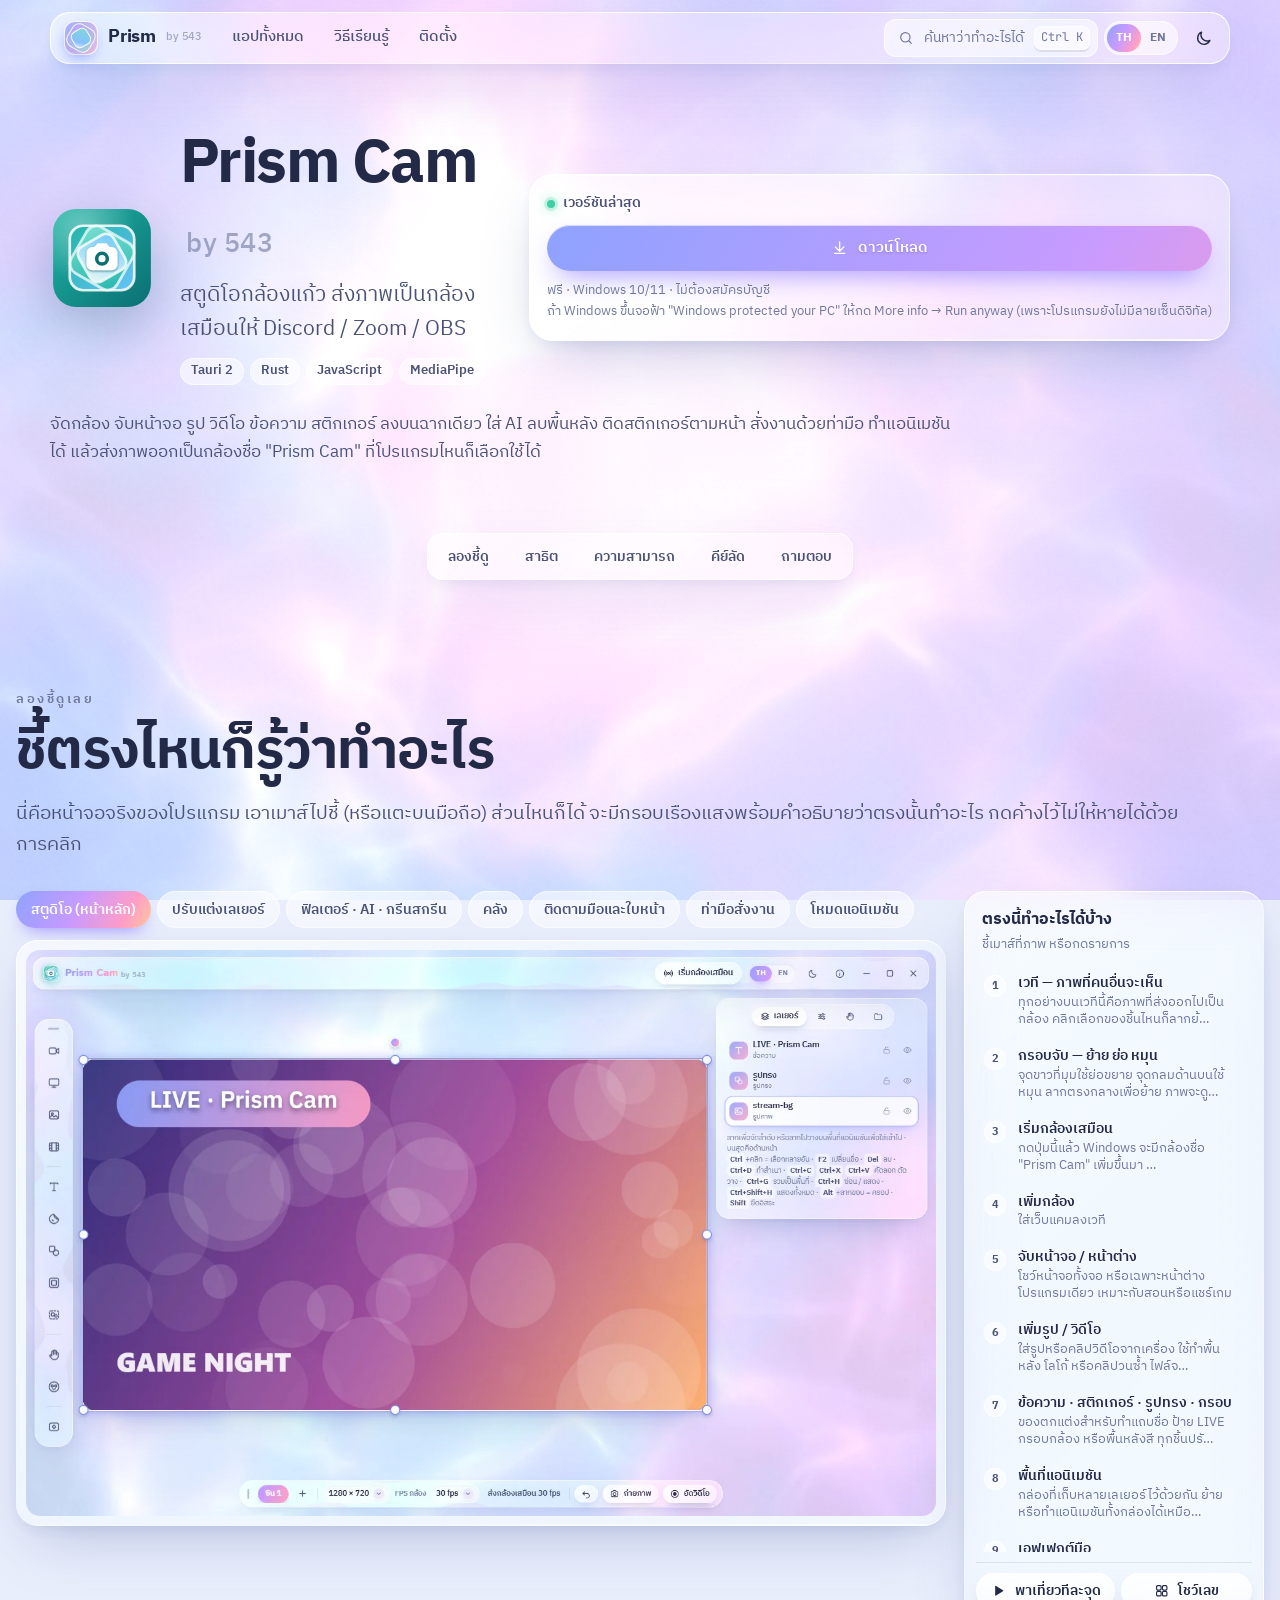
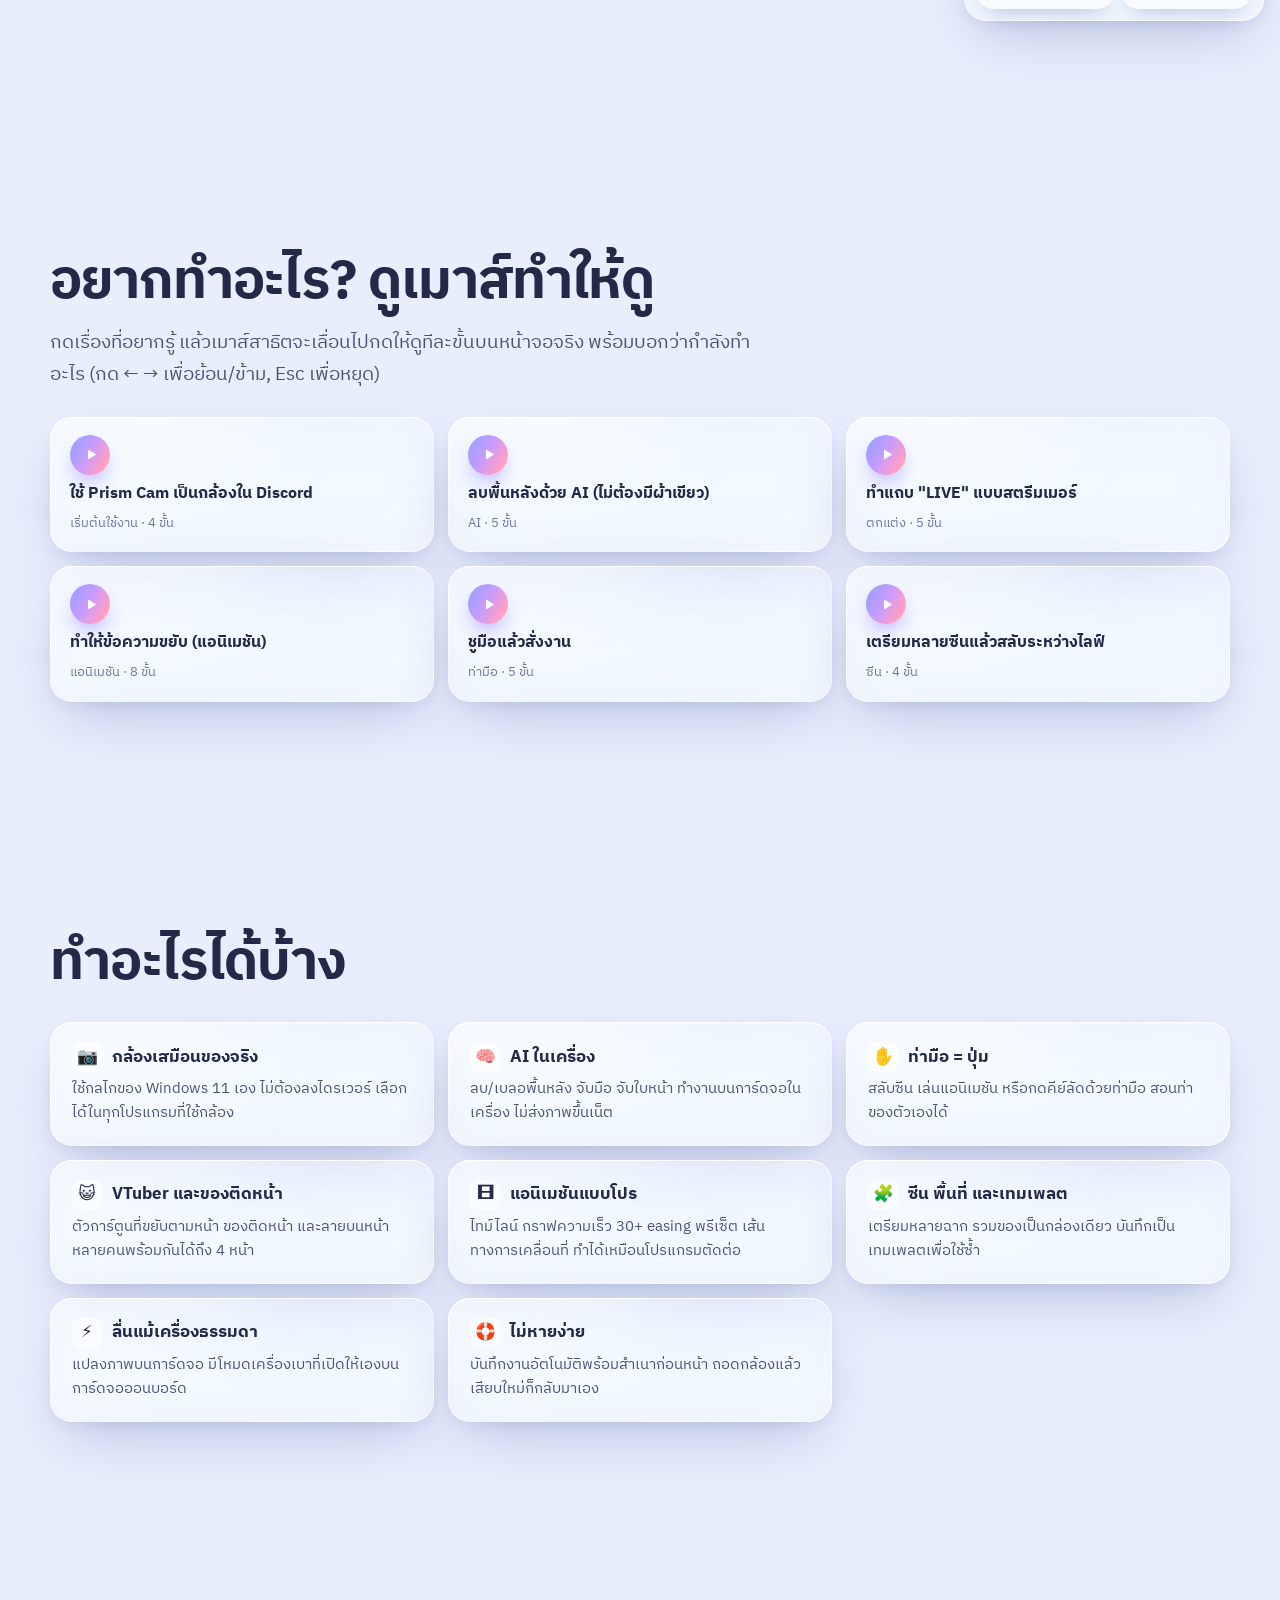
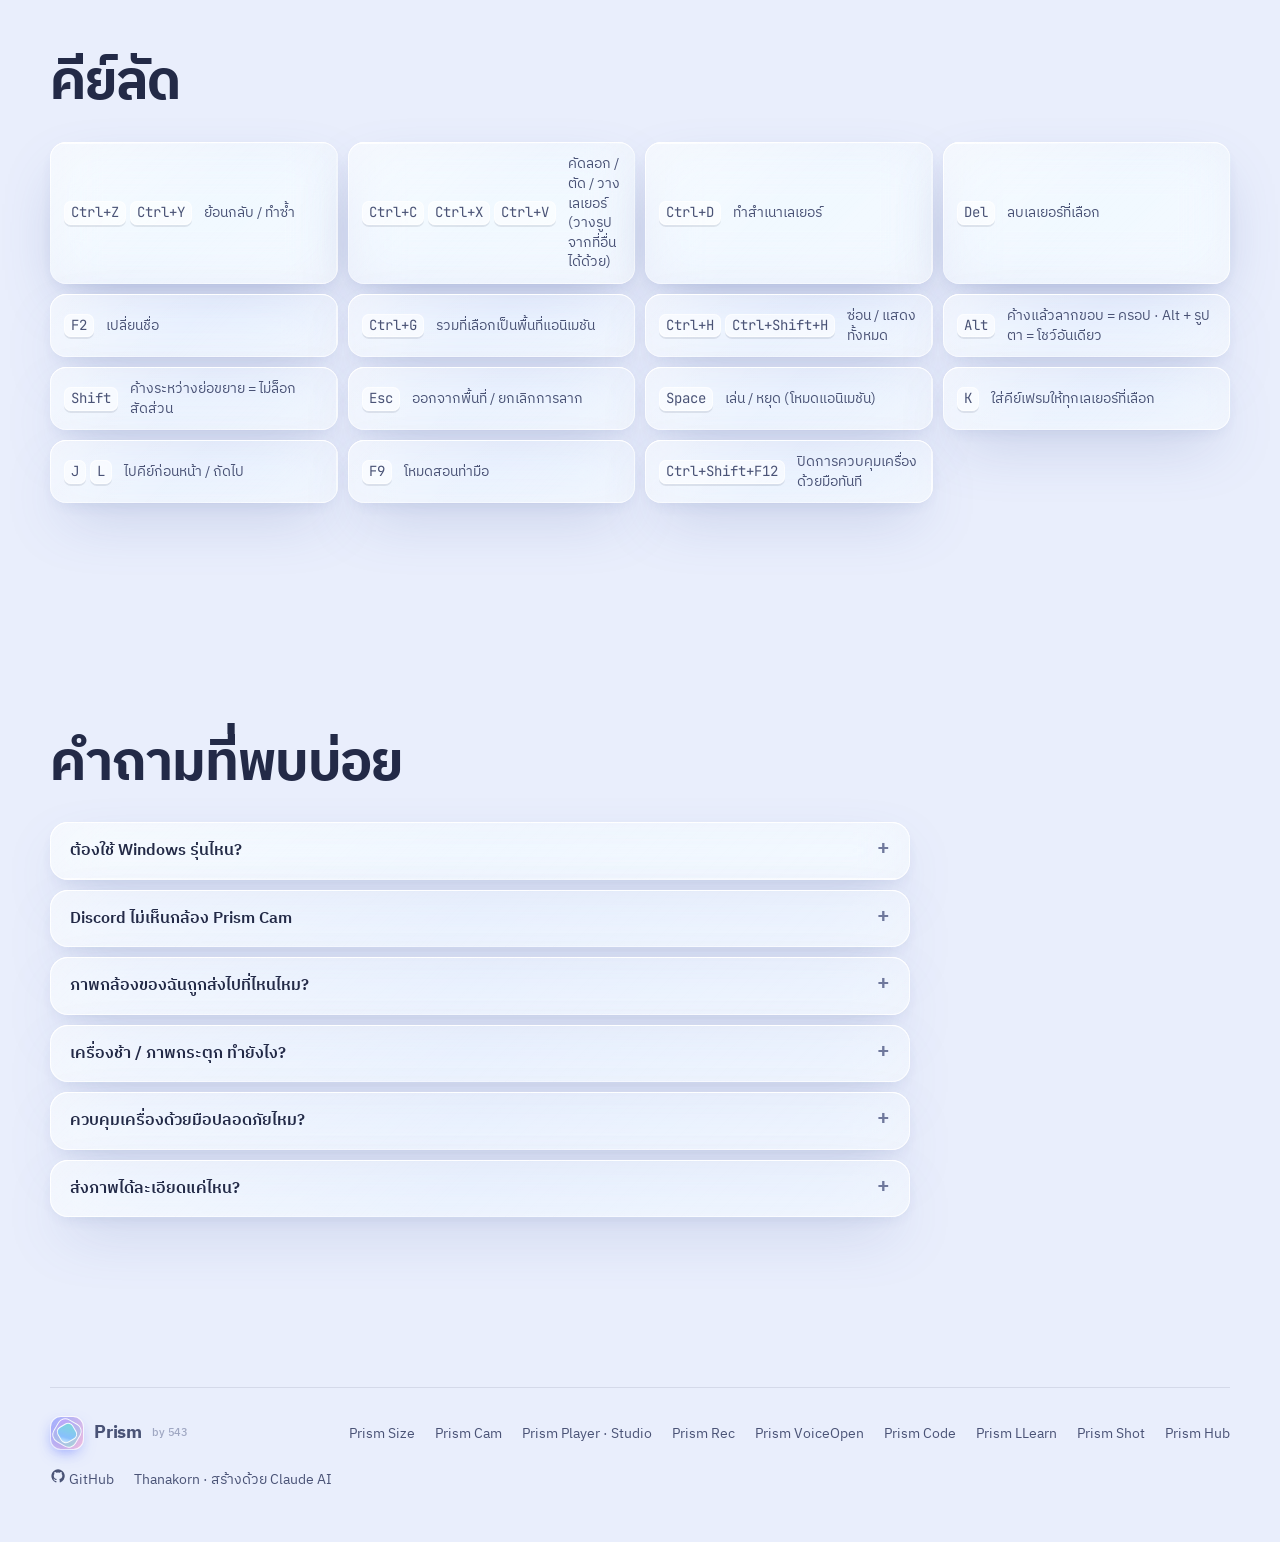
==== commit 259acb79: "Guide pages for Prism LLearn, Prism Shot and Prism Hub (9 apps) Co-Authored-By: Claude Opus 5.5 <nor" ====
--- a/cam.html
+++ b/cam.html
@@ -25,6 +25,9 @@
 <script defer src="data/guide/rec.js"></script>
 <script defer src="data/guide/voiceopen.js"></script>
 <script defer src="data/guide/code.js"></script>
+<script defer src="data/guide/llearn.js"></script>
+<script defer src="data/guide/shot.js"></script>
+<script defer src="data/guide/hub.js"></script>
 <script defer src="data/shots/cam.js"></script>
 <script defer src="js/bg.js"></script>
 <script defer src="js/core.js"></script>
